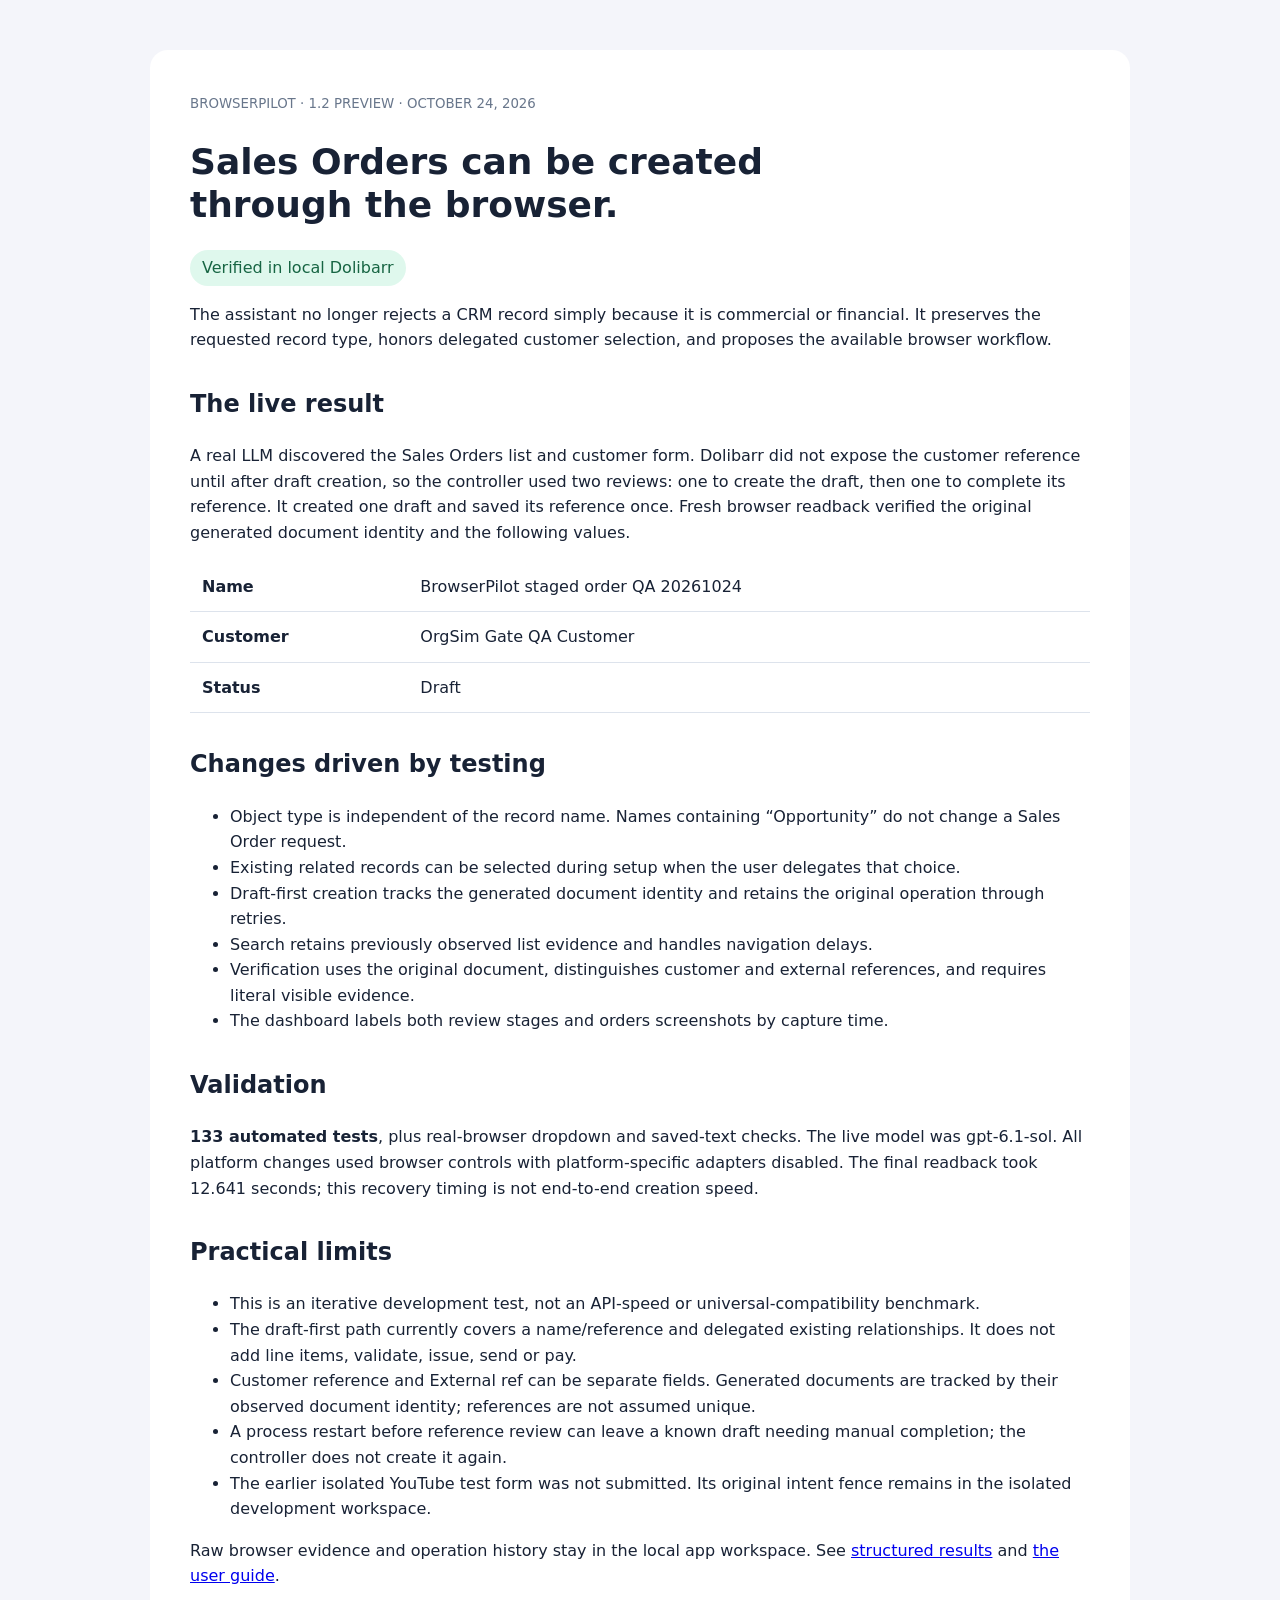
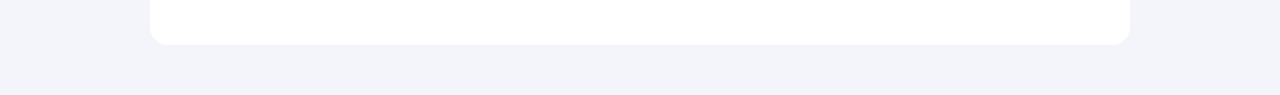
==== REPORT_v1.2.html @ 7225804d "Support reviewed draft business records with original-document recovery" ====
<!doctype html><html lang="en"><meta charset="utf-8"><meta name="viewport" content="width=device-width,initial-scale=1"><title>BrowserPilot 1.2 validation</title><style>body{font:16px/1.6 system-ui;background:#f4f5fa;color:#182235;margin:0}main{max-width:900px;margin:50px auto;padding:40px;background:white;border-radius:18px}h1{font-size:36px;line-height:1.2}h2{margin-top:32px}small{color:#68768b}table{border-collapse:collapse;width:100%}td,th{padding:12px;text-align:left;border-bottom:1px solid #dde3ec}.ok{display:inline-block;background:#dff8ed;color:#176543;padding:5px 12px;border-radius:20px}code{background:#f4f5fa;padding:3px}</style><main><small>BROWSERPILOT · 1.2 PREVIEW · OCTOBER 24, 2026</small><h1>Sales Orders can be created<br>through the browser.</h1><span class="ok">Verified in local Dolibarr</span><p>The assistant no longer rejects a CRM record simply because it is commercial or financial. It preserves the requested record type, honors delegated customer selection, and proposes the available browser workflow.</p><h2>The live result</h2><p>A real LLM discovered the Sales Orders list and customer form. Dolibarr did not expose the customer reference until after draft creation, so the controller used two reviews: one to create the draft, then one to complete its reference. It created one draft and saved its reference once. Fresh browser readback verified the original generated document identity and the following values.</p><table><tr><th>Name</th><td>BrowserPilot staged order QA 20261024</td></tr><tr><th>Customer</th><td>OrgSim Gate QA Customer</td></tr><tr><th>Status</th><td>Draft</td></tr></table><h2>Changes driven by testing</h2><ul><li>Object type is independent of the record name. Names containing “Opportunity” do not change a Sales Order request.</li><li>Existing related records can be selected during setup when the user delegates that choice.</li><li>Draft-first creation tracks the generated document identity and retains the original operation through retries.</li><li>Search retains previously observed list evidence and handles navigation delays.</li><li>Verification uses the original document, distinguishes customer and external references, and requires literal visible evidence.</li><li>The dashboard labels both review stages and orders screenshots by capture time.</li></ul><h2>Validation</h2><p><strong>133 automated tests</strong>, plus real-browser dropdown and saved-text checks. The live model was gpt-6.1-sol. All platform changes used browser controls with platform-specific adapters disabled. The final readback took 12.641 seconds; this recovery timing is not end-to-end creation speed.</p><h2>Practical limits</h2><ul><li>This is an iterative development test, not an API-speed or universal-compatibility benchmark.</li><li>The draft-first path currently covers a name/reference and delegated existing relationships. It does not add line items, validate, issue, send or pay.</li><li>Customer reference and External ref can be separate fields. Generated documents are tracked by their observed document identity; references are not assumed unique.</li><li>A process restart before reference review can leave a known draft needing manual completion; the controller does not create it again.</li><li>The earlier isolated YouTube test form was not submitted. Its original intent fence remains in the isolated development workspace.</li></ul><p>Raw browser evidence and operation history stay in the local app workspace. See <a href="VALIDATION_v1.2.json">structured results</a> and <a href="START_HERE.html">the user guide</a>.</p></main></html>
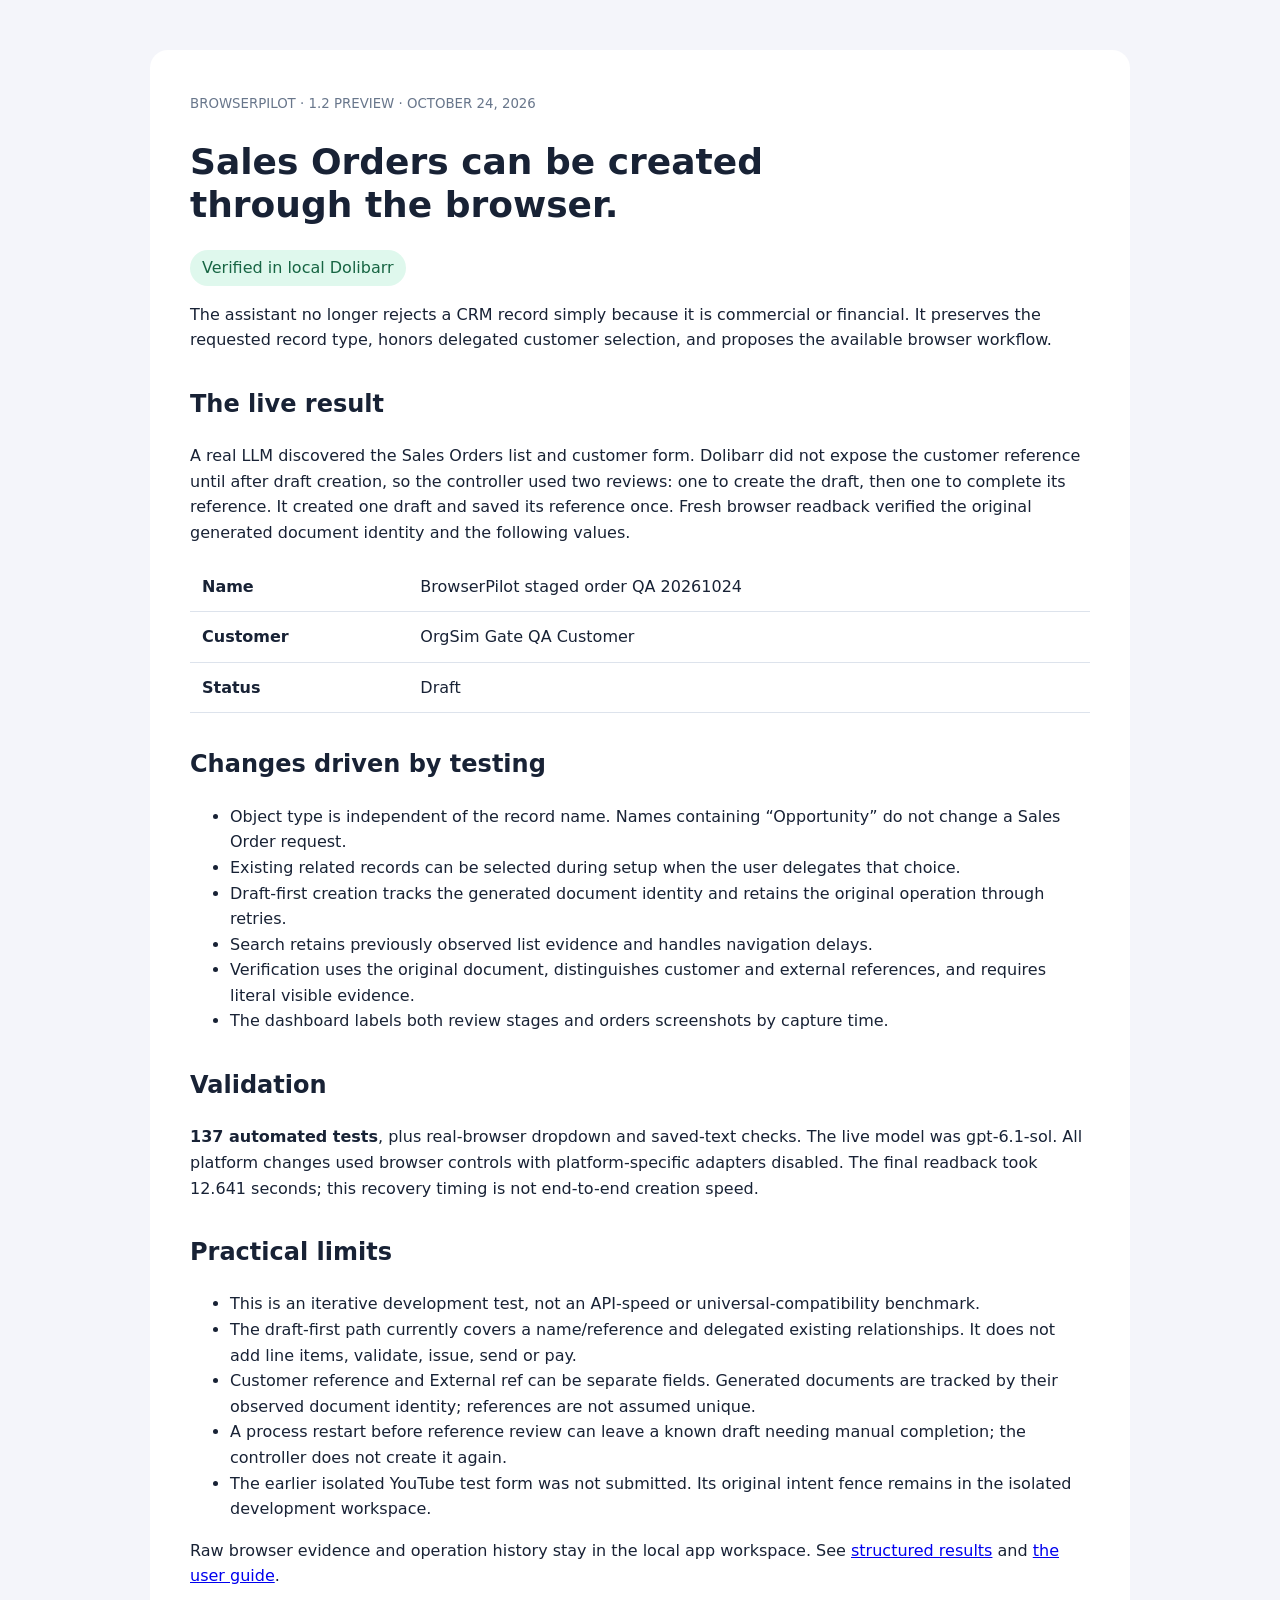
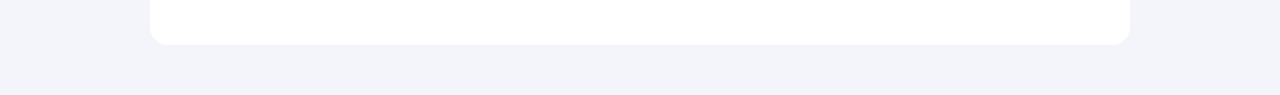
==== commit ada9f479: "Treat draft status as a verified creation outcome" ====
--- a/REPORT_v1.2.html
+++ b/REPORT_v1.2.html
@@ -1 +1 @@
-<!doctype html><html lang="en"><meta charset="utf-8"><meta name="viewport" content="width=device-width,initial-scale=1"><title>BrowserPilot 1.2 validation</title><style>body{font:16px/1.6 system-ui;background:#f4f5fa;color:#182235;margin:0}main{max-width:900px;margin:50px auto;padding:40px;background:white;border-radius:18px}h1{font-size:36px;line-height:1.2}h2{margin-top:32px}small{color:#68768b}table{border-collapse:collapse;width:100%}td,th{padding:12px;text-align:left;border-bottom:1px solid #dde3ec}.ok{display:inline-block;background:#dff8ed;color:#176543;padding:5px 12px;border-radius:20px}code{background:#f4f5fa;padding:3px}</style><main><small>BROWSERPILOT · 1.2 PREVIEW · OCTOBER 24, 2026</small><h1>Sales Orders can be created<br>through the browser.</h1><span class="ok">Verified in local Dolibarr</span><p>The assistant no longer rejects a CRM record simply because it is commercial or financial. It preserves the requested record type, honors delegated customer selection, and proposes the available browser workflow.</p><h2>The live result</h2><p>A real LLM discovered the Sales Orders list and customer form. Dolibarr did not expose the customer reference until after draft creation, so the controller used two reviews: one to create the draft, then one to complete its reference. It created one draft and saved its reference once. Fresh browser readback verified the original generated document identity and the following values.</p><table><tr><th>Name</th><td>BrowserPilot staged order QA 20261024</td></tr><tr><th>Customer</th><td>OrgSim Gate QA Customer</td></tr><tr><th>Status</th><td>Draft</td></tr></table><h2>Changes driven by testing</h2><ul><li>Object type is independent of the record name. Names containing “Opportunity” do not change a Sales Order request.</li><li>Existing related records can be selected during setup when the user delegates that choice.</li><li>Draft-first creation tracks the generated document identity and retains the original operation through retries.</li><li>Search retains previously observed list evidence and handles navigation delays.</li><li>Verification uses the original document, distinguishes customer and external references, and requires literal visible evidence.</li><li>The dashboard labels both review stages and orders screenshots by capture time.</li></ul><h2>Validation</h2><p><strong>133 automated tests</strong>, plus real-browser dropdown and saved-text checks. The live model was gpt-6.1-sol. All platform changes used browser controls with platform-specific adapters disabled. The final readback took 12.641 seconds; this recovery timing is not end-to-end creation speed.</p><h2>Practical limits</h2><ul><li>This is an iterative development test, not an API-speed or universal-compatibility benchmark.</li><li>The draft-first path currently covers a name/reference and delegated existing relationships. It does not add line items, validate, issue, send or pay.</li><li>Customer reference and External ref can be separate fields. Generated documents are tracked by their observed document identity; references are not assumed unique.</li><li>A process restart before reference review can leave a known draft needing manual completion; the controller does not create it again.</li><li>The earlier isolated YouTube test form was not submitted. Its original intent fence remains in the isolated development workspace.</li></ul><p>Raw browser evidence and operation history stay in the local app workspace. See <a href="VALIDATION_v1.2.json">structured results</a> and <a href="START_HERE.html">the user guide</a>.</p></main></html>+<!doctype html><html lang="en"><meta charset="utf-8"><meta name="viewport" content="width=device-width,initial-scale=1"><title>BrowserPilot 1.2 validation</title><style>body{font:16px/1.6 system-ui;background:#f4f5fa;color:#182235;margin:0}main{max-width:900px;margin:50px auto;padding:40px;background:white;border-radius:18px}h1{font-size:36px;line-height:1.2}h2{margin-top:32px}small{color:#68768b}table{border-collapse:collapse;width:100%}td,th{padding:12px;text-align:left;border-bottom:1px solid #dde3ec}.ok{display:inline-block;background:#dff8ed;color:#176543;padding:5px 12px;border-radius:20px}code{background:#f4f5fa;padding:3px}</style><main><small>BROWSERPILOT · 1.2 PREVIEW · OCTOBER 24, 2026</small><h1>Sales Orders can be created<br>through the browser.</h1><span class="ok">Verified in local Dolibarr</span><p>The assistant no longer rejects a CRM record simply because it is commercial or financial. It preserves the requested record type, honors delegated customer selection, and proposes the available browser workflow.</p><h2>The live result</h2><p>A real LLM discovered the Sales Orders list and customer form. Dolibarr did not expose the customer reference until after draft creation, so the controller used two reviews: one to create the draft, then one to complete its reference. It created one draft and saved its reference once. Fresh browser readback verified the original generated document identity and the following values.</p><table><tr><th>Name</th><td>BrowserPilot staged order QA 20261024</td></tr><tr><th>Customer</th><td>OrgSim Gate QA Customer</td></tr><tr><th>Status</th><td>Draft</td></tr></table><h2>Changes driven by testing</h2><ul><li>Object type is independent of the record name. Names containing “Opportunity” do not change a Sales Order request.</li><li>Existing related records can be selected during setup when the user delegates that choice.</li><li>Draft-first creation tracks the generated document identity and retains the original operation through retries.</li><li>Search retains previously observed list evidence and handles navigation delays.</li><li>Verification uses the original document, distinguishes customer and external references, and requires literal visible evidence.</li><li>The dashboard labels both review stages and orders screenshots by capture time.</li></ul><h2>Validation</h2><p><strong>137 automated tests</strong>, plus real-browser dropdown and saved-text checks. The live model was gpt-6.1-sol. All platform changes used browser controls with platform-specific adapters disabled. The final readback took 12.641 seconds; this recovery timing is not end-to-end creation speed.</p><h2>Practical limits</h2><ul><li>This is an iterative development test, not an API-speed or universal-compatibility benchmark.</li><li>The draft-first path currently covers a name/reference and delegated existing relationships. It does not add line items, validate, issue, send or pay.</li><li>Customer reference and External ref can be separate fields. Generated documents are tracked by their observed document identity; references are not assumed unique.</li><li>A process restart before reference review can leave a known draft needing manual completion; the controller does not create it again.</li><li>The earlier isolated YouTube test form was not submitted. Its original intent fence remains in the isolated development workspace.</li></ul><p>Raw browser evidence and operation history stay in the local app workspace. See <a href="VALIDATION_v1.2.json">structured results</a> and <a href="START_HERE.html">the user guide</a>.</p></main></html>
